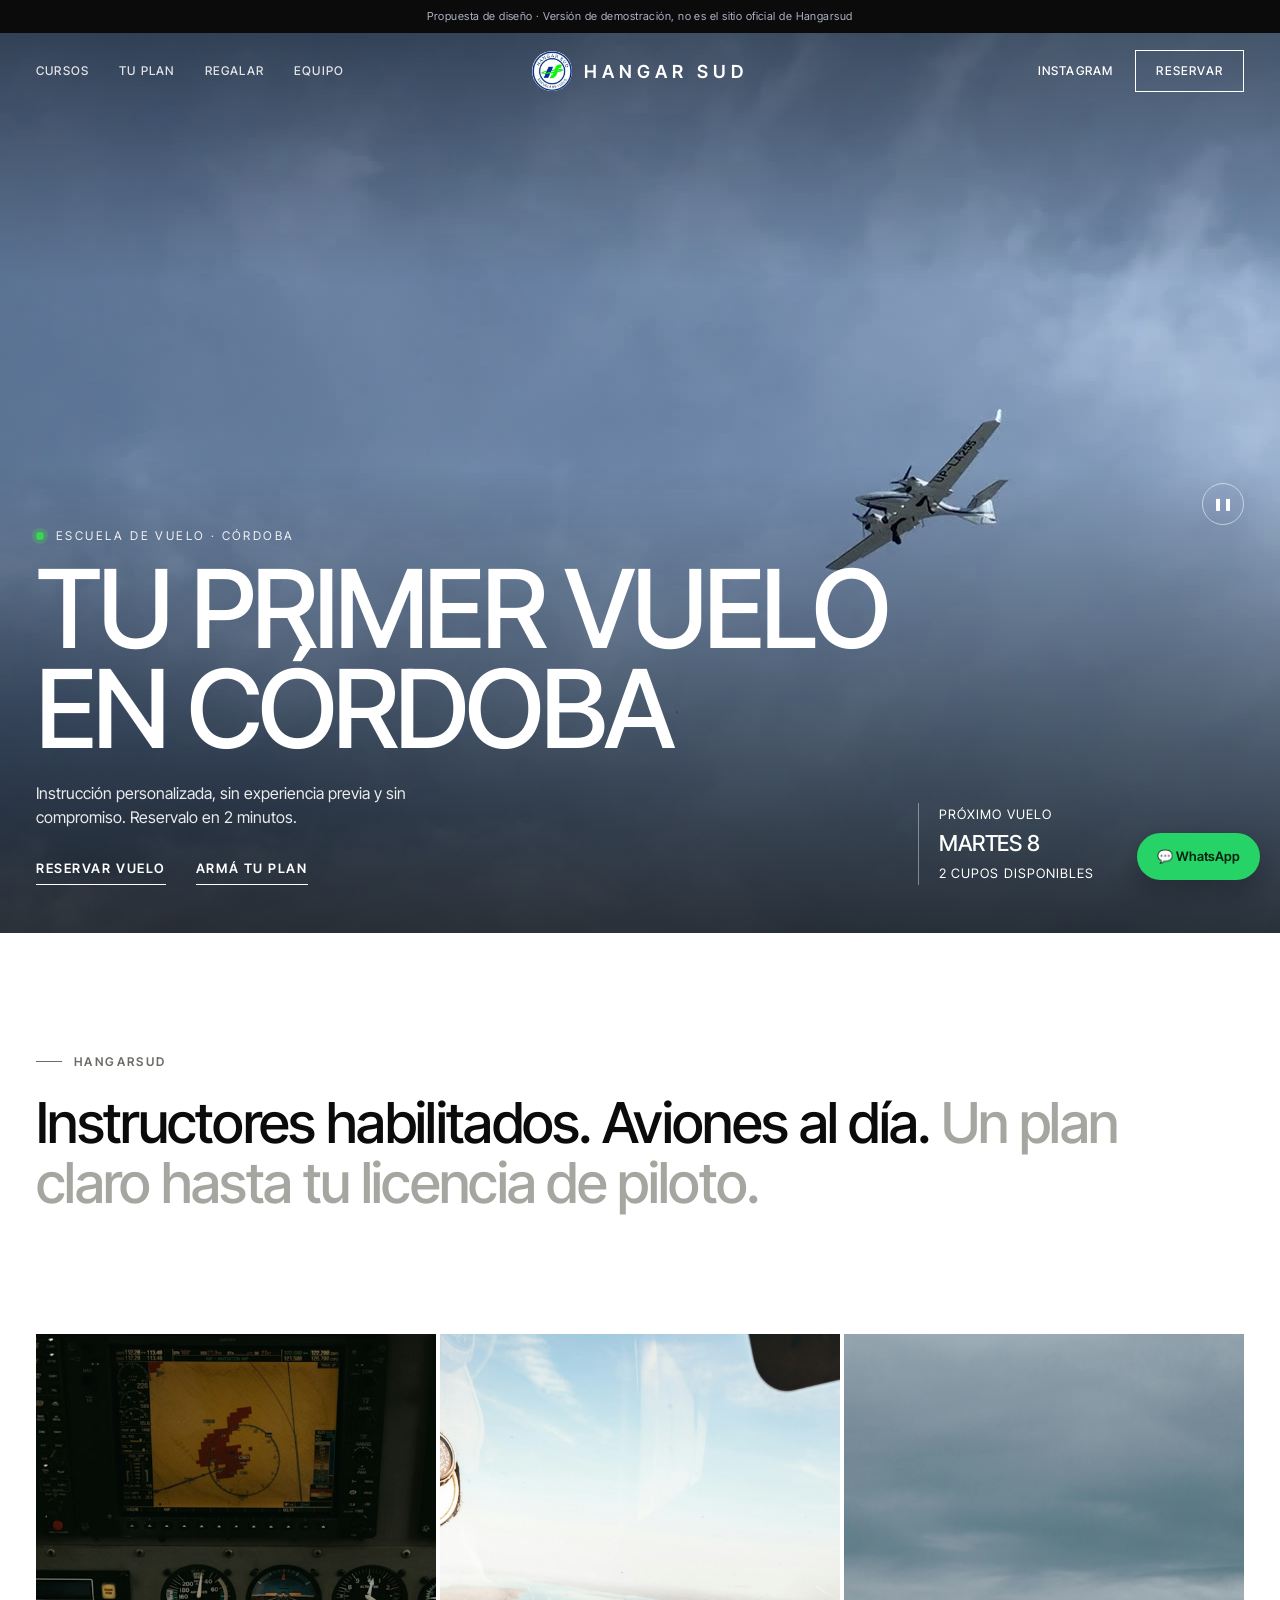
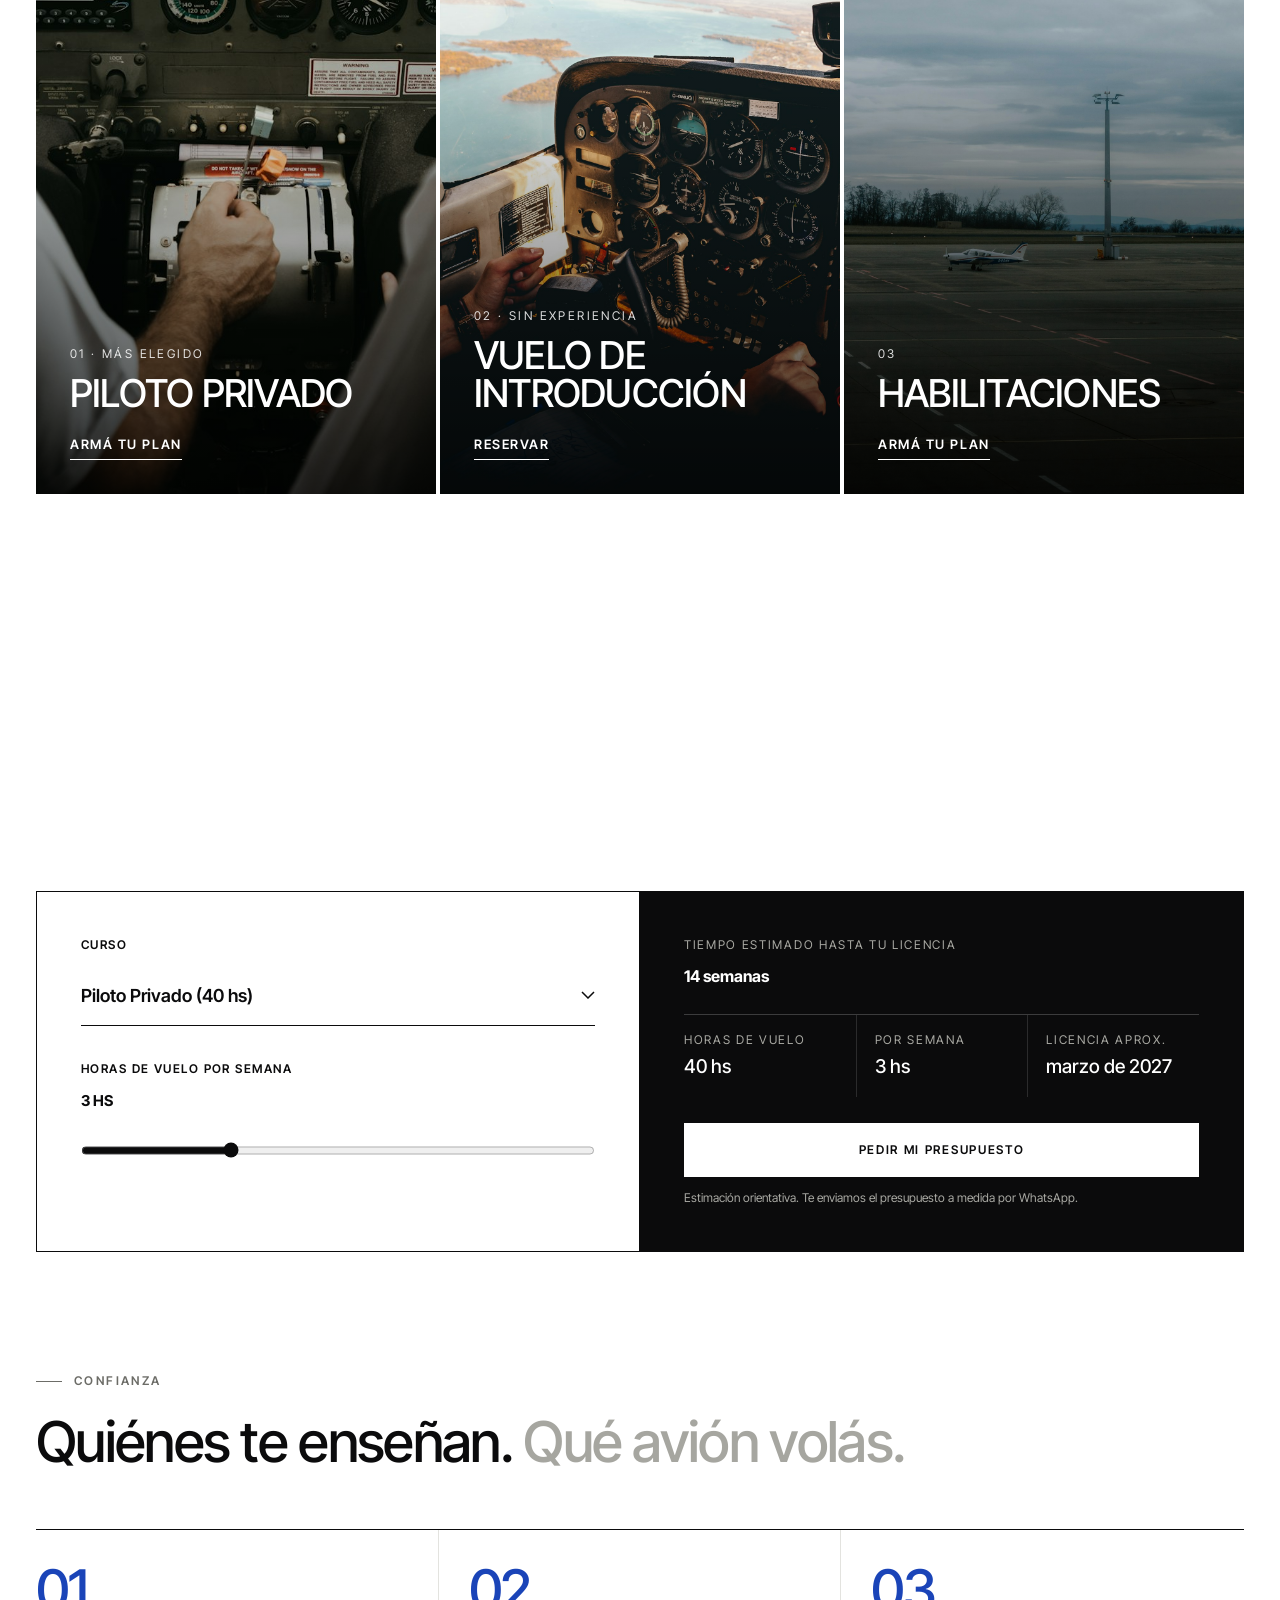
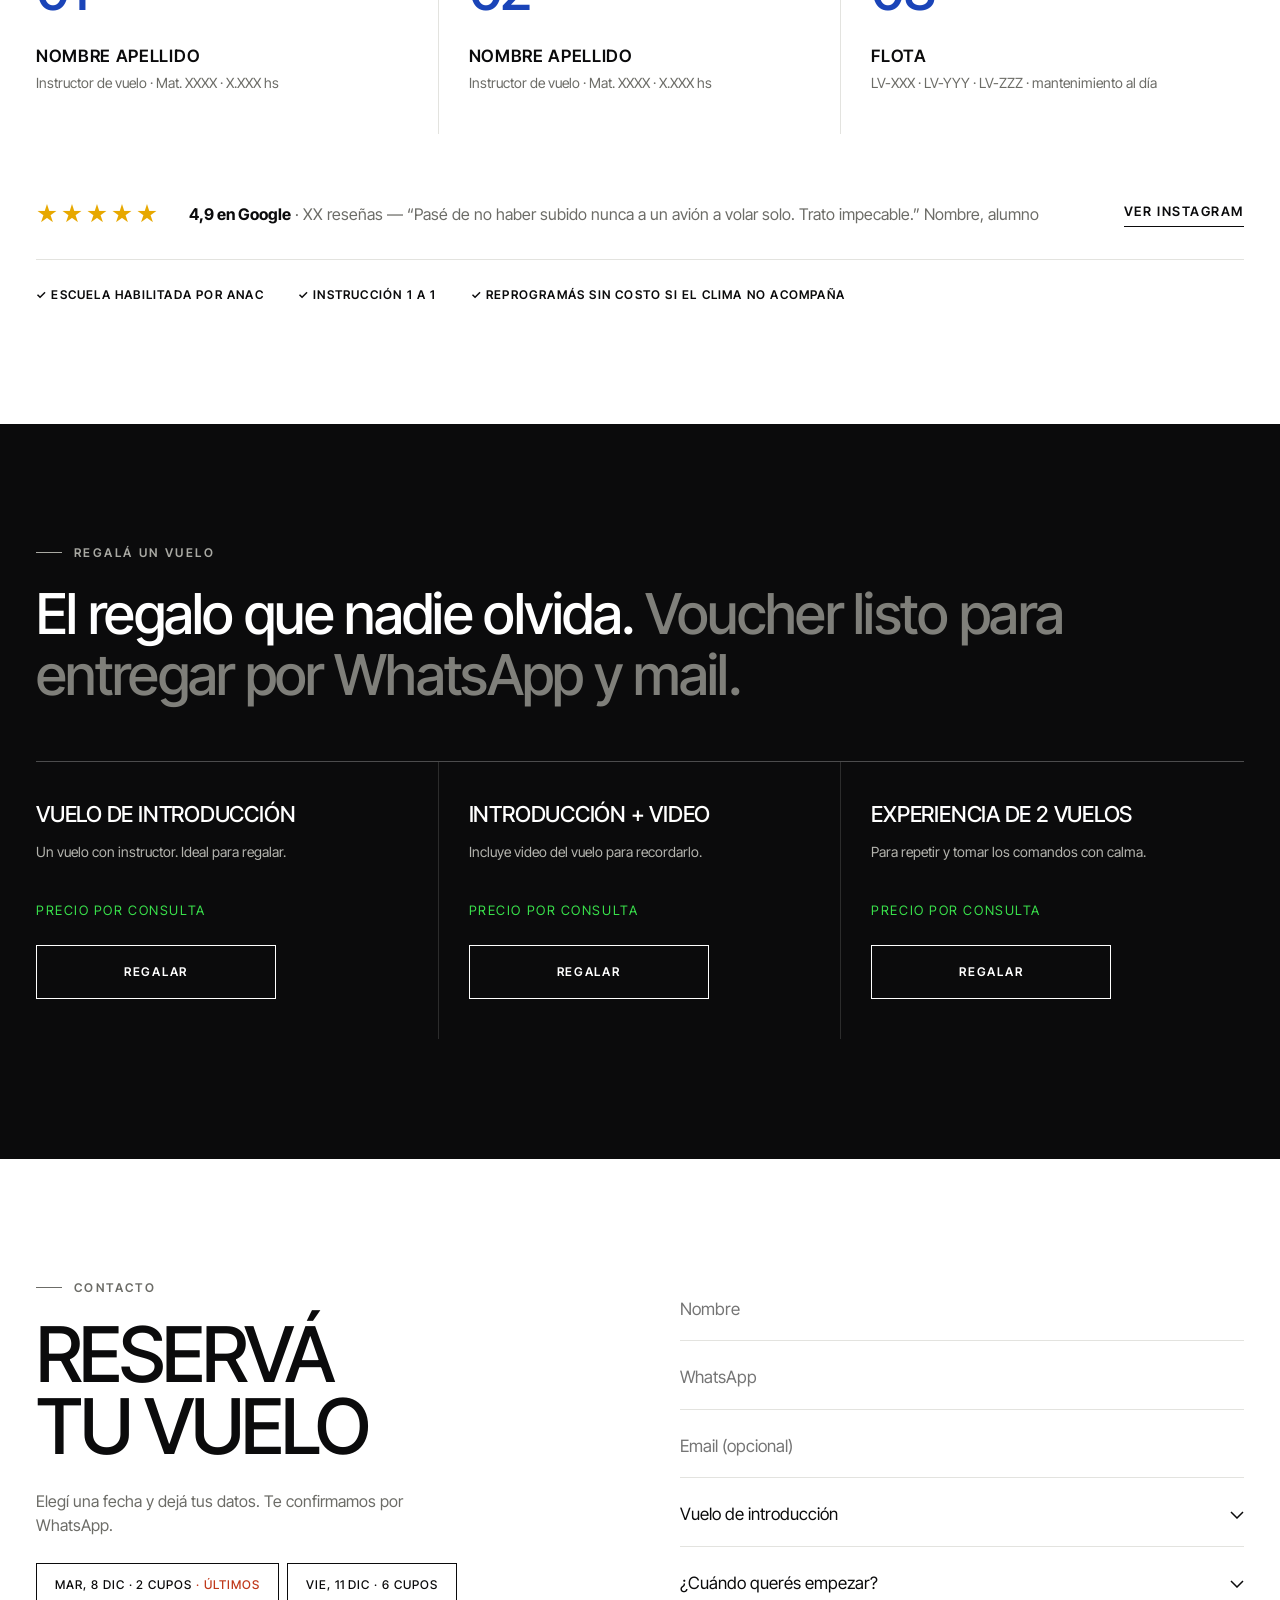
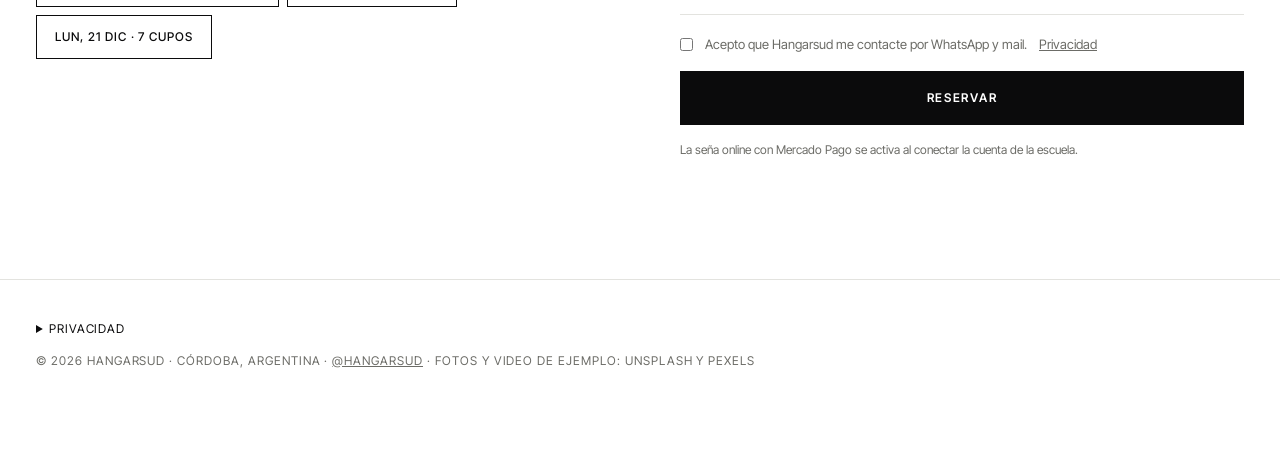
==== index.html @ 74082e3e "Propuesta de web y panel para Hangarsud (demo) Landing con video en loop, calculadora de plan sin pr" ====
<!doctype html>
<html lang="es">
<head>
<meta charset="utf-8">
<meta name="viewport" content="width=device-width,initial-scale=1">
<title>Hangarsud | Escuela de Vuelo en Córdoba · Curso de Piloto Privado</title>
<meta name="description" content="Escuela de vuelo en Córdoba, Argentina. Vuelo de introducción, curso de piloto privado y habilitaciones. Armá tu plan y reservá en 2 minutos.">
<meta property="og:title" content="Hangarsud · Escuela de Vuelo en Córdoba">
<meta property="og:description" content="Tu primer vuelo en Córdoba. Armá tu plan y reservá en 2 minutos.">
<meta property="og:type" content="website"><meta property="og:image" content="video/avioneta-poster.jpg">
<script type="application/ld+json">{"@context":"https://schema.org","@type":"EducationalOrganization","name":"Hangar Sud Escuela de Vuelo","description":"Escuela de vuelo: piloto privado, habilitaciones y vuelos de introducción.","address":{"@type":"PostalAddress","addressLocality":"Córdoba","addressCountry":"AR"},"sameAs":["https://www.instagram.com/hangarsud/"]}</script>
<link rel="preconnect" href="https://fonts.googleapis.com"><link rel="preconnect" href="https://fonts.gstatic.com" crossorigin>
<link href="https://fonts.googleapis.com/css2?family=Inter+Tight:wght@400;500;600&display=swap" rel="stylesheet">
<link rel="stylesheet" href="landing.css">
</head>
<body>
<div class="demo">Propuesta de diseño · Versión de demostración, no es el sitio oficial de Hangarsud</div>

<header class="bar" id="bar">
  <nav><a href="#cursos">Cursos</a><a href="#plan">Tu plan</a><a href="#regalo">Regalar</a><a href="#equipo">Equipo</a></nav>
  <a href="#" class="brand"><img src="logo.jpg" alt="">Hangar Sud</a>
  <div class="r"><a href="https://www.instagram.com/hangarsud/" target="_blank" rel="noopener" class="ig">Instagram</a><a href="#contacto" class="b">Reservar</a></div>
</header>

<section class="hero">
  <video id="hv" autoplay muted loop playsinline preload="auto" poster="video/avioneta-poster.jpg" aria-hidden="true"><source src="video/avioneta.mp4" type="video/mp4"></video>
  <div class="hc">
    <div>
      <small>Escuela de vuelo · Córdoba</small>
      <h1>Tu primer vuelo<br>en Córdoba</h1>
      <p>Instrucción personalizada, sin experiencia previa y sin compromiso. Reservalo en 2 minutos.</p>
      <a href="#contacto" class="ln">Reservar vuelo</a><a href="#plan" class="ln">Armá tu plan</a>
    </div>
    <div class="nextf">Próximo vuelo<b id="nx">—</b><span id="nxc"></span></div>
  </div>
  <button class="pp" id="pp" aria-label="Pausar video">❚❚</button>
</section>

<section class="sec"><div class="in">
  <div class="lbl rv">Hangarsud</div>
  <p class="statement rv">Instructores habilitados. Aviones al día. <span>Un plan claro hasta tu licencia de piloto.</span></p>
</div></section>

<section class="sec" id="cursos" style="padding-top:0"><div class="in" style="max-width:none;padding:0">
  <div class="cs">
    <a href="#plan" class="cp rv" data-curso="privado"><img src="fotos/pilotos.jpg" alt="Pilotos en cabina" loading="lazy"><div><small>01 · Más elegido</small><h3>Piloto Privado</h3><span class="ln" style="margin:0">Armá tu plan</span></div></a>
    <a href="#contacto" class="cp rv" data-int="Vuelo de introducción"><img src="fotos/manos-yoke.jpg" alt="Cabina de avioneta en vuelo" loading="lazy"><div><small>02 · Sin experiencia</small><h3>Vuelo de introducción</h3><span class="ln" style="margin:0">Reservar</span></div></a>
    <a href="#plan" class="cp rv" data-curso="instr"><img src="fotos/avion-pista.jpg" alt="Avioneta en la pista" loading="lazy" style="object-position:50% 84%"><div><small>03</small><h3>Habilitaciones</h3><span class="ln" style="margin:0">Armá tu plan</span></div></a>
  </div>
</div></section>

<section class="sec" id="plan"><div class="in">
  <div class="lbl rv">Calculadora</div>
  <p class="statement rv" style="margin-bottom:56px">Armá tu plan <span>en 30 segundos.</span></p>
  <div class="calc rv">
    <div class="ctrl">
      <label>Curso<select id="cCurso"></select></label>
      <label>Horas de vuelo por semana <b id="cHsV">3</b><input id="cHs" type="range" min="1" max="8" value="3"></label>
    </div>
    <div class="out">
      <div><small>Tiempo estimado hasta tu licencia</small><b id="oTot">—</b></div>
      <div class="oi"><div><small>Horas de vuelo</small><strong id="oCuota">—</strong></div><div><small>Por semana</small><strong id="oSem">—</strong></div><div><small>Licencia aprox.</small><strong id="oFin">—</strong></div></div>
      <div><button class="btn" id="cGo">Pedir mi presupuesto</button><p class="fine" style="margin-top:12px">Estimación orientativa. Te enviamos el presupuesto a medida por WhatsApp.</p></div>
    </div>
  </div>
</div></section>

<section class="sec" id="equipo" style="padding-top:0"><div class="in">
  <div class="lbl rv">Confianza</div>
  <p class="statement rv" style="margin-bottom:56px">Quiénes te enseñan. <span>Qué avión volás.</span></p>
  <div class="tg rv">
    <div><div class="ini">01</div><b>Nombre Apellido</b><small>Instructor de vuelo · Mat. XXXX · X.XXX hs</small></div>
    <div><div class="ini">02</div><b>Nombre Apellido</b><small>Instructor de vuelo · Mat. XXXX · X.XXX hs</small></div>
    <div><div class="ini">03</div><b>Flota</b><small>LV-XXX · LV-YYY · LV-ZZZ · mantenimiento al día</small></div>
  </div>
  <div class="rv2 rv" style="margin-top:36px"><div class="st">★★★★★</div><p><b>4,9 en Google</b> · XX reseñas — “Pasé de no haber subido nunca a un avión a volar solo. Trato impecable.” Nombre, alumno</p><a class="ln" style="margin:0;border-color:var(--k)" href="https://www.instagram.com/hangarsud/" target="_blank" rel="noopener">Ver Instagram</a></div>
  <div class="tr rv"><span>✓ Escuela habilitada por ANAC</span><span>✓ Instrucción 1 a 1</span><span>✓ Reprogramás sin costo si el clima no acompaña</span></div>
</div></section>

<section class="sec gift" id="regalo"><div class="in">
  <div class="lbl rv">Regalá un vuelo</div>
  <p class="statement rv">El regalo que nadie olvida. <span>Voucher listo para entregar por WhatsApp y mail.</span></p>
  <div class="vg rv" id="vouchers"></div>
</div></section>

<section class="sec" id="contacto"><div class="in ct">
  <div class="rv"><div class="lbl">Contacto</div><h2>Reservá<br>tu vuelo</h2><p class="m">Elegí una fecha y dejá tus datos. Te confirmamos por WhatsApp.</p>
    <div class="chosen" id="plSel"></div><div class="dates" id="dates"></div></div>
  <form id="lead" class="rv">
    <input name="nombre" placeholder="Nombre" required autocomplete="name">
    <input name="tel" type="tel" placeholder="WhatsApp" required autocomplete="tel">
    <input name="email" type="email" placeholder="Email (opcional)" autocomplete="email">
    <select name="interes" id="fInt"><option>Vuelo de introducción</option><option>Piloto Privado</option><option>Habilitaciones</option><option>Voucher regalo</option></select>
    <select name="inicio"><option value="">¿Cuándo querés empezar?</option><option>Lo antes posible</option><option>Este mes</option><option>En 1 a 3 meses</option><option>Solo averiguando</option></select>
    <label class="chk"><input type="checkbox" name="ok" required> Acepto que Hangarsud me contacte por WhatsApp y mail. <a href="#priv" style="text-decoration:underline">Privacidad</a></label>
    <button class="btn" type="submit">Reservar</button>
    <div id="ok">Listo. Te escribimos en breve.</div>
    <p class="fine">La seña online con Mercado Pago se activa al conectar la cuenta de la escuela.</p>
  </form>
</div></section>

<footer><div class="in">
  <details id="priv"><summary>Privacidad</summary><p>Usamos tus datos solo para responder tu consulta y coordinar tu vuelo. No se venden ni se ceden. Podés pedir acceso, corrección o eliminación escribiendo a la escuela (Ley 25.326 de Protección de Datos Personales). <i>Texto base: validar con asesor legal.</i></p></details>
  <div>© <span id="y"></span> Hangarsud · Córdoba, Argentina · <a href="https://www.instagram.com/hangarsud/" target="_blank" rel="noopener" style="text-decoration:underline">@hangarsud</a> · Fotos y video de ejemplo: Unsplash y Pexels</div>
</div></footer>
<a class="fab" id="wa" href="#" aria-label="WhatsApp">💬 WhatsApp</a>

<script src="app.js"></script>
<script>
const $=id=>document.getElementById(id);
$('y').textContent=new Date().getFullYear();
$('wa').href=`https://wa.me/${CFG.wa}?text=${encodeURIComponent('Hola Hangarsud! Quiero info sobre cursos de piloto.')}`;

// barra: transparente sobre el video, sólida al bajar
const bar=$('bar');const onS=()=>bar.classList.toggle('solid',scrollY>window.innerHeight*.8);onS();addEventListener('scroll',onS,{passive:true});
// video: pausa manual y respeto de "reducir movimiento"
const hv=$('hv'),pp=$('pp');
if(matchMedia('(prefers-reduced-motion:reduce)').matches){hv.removeAttribute('autoplay');hv.pause();pp.textContent='▶';pp.setAttribute('aria-label','Reproducir video')}
pp.onclick=()=>{if(hv.paused){hv.play();pp.textContent='❚❚'}else{hv.pause();pp.textContent='▶'}};
hv.play&&hv.play().catch(()=>{pp.textContent='▶'});

// agenda
const SL=getSlots();let pick=-1;
const open=SL.map((s,i)=>({s,i})).filter(o=>o.s.cupos>o.s.anotados);
if(open[0]){const l=open[0].s.cupos-open[0].s.anotados;$('nx').textContent=new Date(open[0].s.fecha).toLocaleDateString('es-AR',{weekday:'long',day:'numeric'});$('nxc').textContent=l+' cupos disponibles'}
$('dates').innerHTML=open.slice(0,3).map(o=>{const l=o.s.cupos-o.s.anotados;return `<button type="button" class="dchip ${l<=2?'few':''}" data-i="${o.i}">${new Date(o.s.fecha).toLocaleDateString('es-AR',{weekday:'short',day:'numeric',month:'short'})} · ${l} cupos</button>`}).join('');
$('dates').onclick=e=>{const b=e.target.closest('.dchip');if(!b)return;pick=+b.dataset.i;document.querySelectorAll('.dchip').forEach(x=>x.classList.toggle('sel',x===b))};

// calculadora (sin precios: tiempo y horas; el presupuesto va por WhatsApp)
$('cCurso').innerHTML=Object.entries(CFG.cursos).map(([k,c])=>`<option value="${k}">${c.n} (${c.horas} hs)</option>`).join('');
let plan=null;
function calc(){const p=plan=calcPlan($('cCurso').value,+$('cHs').value,1);$('cHsV').textContent=$('cHs').value+' hs';
 $('oTot').textContent=p.semanas+' semanas';$('oCuota').textContent=p.horas+' hs';
 $('oSem').textContent=$('cHs').value+' hs';$('oFin').textContent=p.fin.toLocaleDateString('es-AR',{month:'long',year:'numeric'})}
$('cCurso').onchange=calc;$('cHs').oninput=calc;calc();
$('cGo').onclick=()=>{const p=plan;$('fInt').value=p.curso.includes('Privado')?'Piloto Privado':'Habilitaciones';delete $('plSel').dataset.v;
 $('plSel').textContent=`Tu plan: ${p.curso} · ${p.horas} hs de vuelo · ~${p.semanas} semanas`;$('plSel').style.display='block';
 $('contacto').scrollIntoView({behavior:'smooth'})};
document.querySelectorAll('[data-curso]').forEach(a=>a.addEventListener('click',()=>{$('cCurso').value=a.dataset.curso;calc()}));
document.querySelectorAll('[data-int]').forEach(a=>a.addEventListener('click',()=>{$('fInt').value=a.dataset.int}));

// vouchers
$('vouchers').innerHTML=CFG.vouchers.map(v=>`<div class="vc"><b>${v.n}</b><p>${v.d}</p><div class="vp">${v.m==null?'Precio por consulta':money(v.m)}</div><button class="btn" data-v="${v.id}">Regalar</button></div>`).join('');
$('vouchers').onclick=e=>{const b=e.target.closest('[data-v]');if(!b)return;const v=CFG.vouchers.find(x=>x.id===b.dataset.v);
 $('fInt').value='Voucher regalo';$('plSel').textContent=`Voucher regalo: ${v.n}`;$('plSel').style.display='block';$('plSel').dataset.v=v.n+'|'+(v.m??'');$('contacto').scrollIntoView({behavior:'smooth'})};

// envío
$('lead').addEventListener('submit',e=>{
 e.preventDefault();const d=Object.fromEntries(new FormData(e.target));
 const v=$('plSel').dataset.v&&d.interes==='Voucher regalo'?$('plSel').dataset.v.split('|'):null;
 const slot=pick>=0?SL[pick]:null;
 const lead={nombre:d.nombre,tel:d.tel,email:d.email||'',interes:v?`Voucher regalo — ${v[0]}`:d.interes,inicio:d.inicio||'Solo averiguando',
  plan:plan&&d.interes!=='Vuelo de introducción'&&!v&&d.interes!=='Voucher regalo'?`${plan.curso} · ${plan.horas} hs · ~${plan.semanas} semanas`:'',slot:slot?slot.fecha:'',
  tipo:v?'voucher':slot?'reserva':'consulta',monto:v&&v[1]?+v[1]:slot?CFG.intro:null,origen:origenActual(),estado:slot?'agendado':'nuevo',fecha:new Date().toISOString()};
 addLead(lead);if(slot)bookSlot(pick);
 // En producción: acá se dispara el webhook (n8n/Make) → WhatsApp + email automáticos + aviso al dueño
 $('ok').style.display='block';e.target.reset();
 setTimeout(()=>window.open(`https://wa.me/${CFG.wa}?text=${encodeURIComponent('Hola! Soy '+d.nombre+'. Me interesa: '+lead.interes+(lead.plan?' ('+lead.plan+')':'')+(slot?'. Reservé el '+fmt(slot.fecha):''))}`,'_blank'),900);
});
const io=new IntersectionObserver(es=>es.forEach(x=>{if(x.isIntersecting){x.target.classList.add('in2');io.unobserve(x.target)}}),{threshold:.1});
document.querySelectorAll('.rv').forEach(el=>io.observe(el));
</script>
</body>
</html>
---- landing.css ----
/* Hangarsud · landing editorial (video a pantalla completa, tipografía mínima, mucho aire) */
:root{--k:#0b0b0c;--w:#fff;--g:#f3f3f1;--line:#e3e3df;--mut:#6c6c67;--blue:#1a44b8;--gr:#39e04b;--f:'Inter Tight','Inter',system-ui,-apple-system,sans-serif}
*{box-sizing:border-box;margin:0;padding:0}
html{scroll-behavior:smooth}
body{font-family:var(--f);background:var(--w);color:var(--k);line-height:1.5;-webkit-font-smoothing:antialiased}
a{color:inherit;text-decoration:none}
img{display:block;max-width:100%}
.up{text-transform:uppercase;letter-spacing:.06em}
.demo{background:var(--k);color:#aeb4c4;text-align:center;font-size:11px;padding:8px 14px;letter-spacing:.04em;position:relative;z-index:60}

/* barra superior: transparente sobre el video */
.bar{position:fixed;top:30px;left:0;right:0;z-index:50;display:grid;grid-template-columns:1fr auto 1fr;align-items:center;padding:20px 36px;color:#fff;transition:.35s}
.bar.solid{top:0;background:#fffffff2;color:var(--k);backdrop-filter:blur(10px);border-bottom:1px solid var(--line);padding:14px 36px}
.bar nav{display:flex;gap:30px;font-size:12px;font-weight:500;text-transform:uppercase;letter-spacing:.1em}
.bar nav a{opacity:.85;transition:.2s}.bar nav a:hover{opacity:1;text-decoration:underline;text-underline-offset:6px}
.brand{display:flex;align-items:center;gap:12px;font-weight:600;font-size:18px;letter-spacing:.28em;text-transform:uppercase;justify-self:center}
.brand img{width:40px;height:40px;border-radius:50%}
.bar .r{justify-self:end;display:flex;gap:22px;align-items:center;font-size:12px;font-weight:500;text-transform:uppercase;letter-spacing:.1em}
.bar .r a.b{border:1px solid currentColor;padding:11px 20px;transition:.2s}.bar .r a.b:hover{background:#fff;color:var(--k)}
.bar.solid .r a.b:hover{background:var(--k);color:#fff}

/* hero con video */
.hero{position:relative;height:100svh;min-height:600px;background:#0b1c3a;color:#fff;overflow:hidden}
.hero video,.hero .ph{position:absolute;inset:0;width:100%;height:100%;object-fit:cover}
.hero::after{content:'';position:absolute;inset:0;background:linear-gradient(180deg,#00000066 0%,#00000000 28%,#00000000 48%,#000000b3 100%)}
.hc{position:absolute;left:36px;right:36px;bottom:48px;z-index:2;display:flex;justify-content:space-between;align-items:flex-end;gap:30px;flex-wrap:wrap}
.hc small{font-size:12px;letter-spacing:.2em;text-transform:uppercase;opacity:.9;display:flex;align-items:center;gap:12px}
.hc small::before{content:'';width:8px;height:8px;border-radius:50%;background:var(--gr);box-shadow:0 0 0 4px #39e04b44}
.hc h1{font-size:clamp(40px,8.5vw,124px);font-weight:500;line-height:.92;letter-spacing:-.035em;text-transform:uppercase;margin:14px 0 22px;max-width:1000px}
.hc p{font-size:16px;max-width:430px;opacity:.9;margin-bottom:26px}
.ln{display:inline-block;font-size:13px;font-weight:600;text-transform:uppercase;letter-spacing:.12em;border-bottom:1.5px solid #fff;padding-bottom:5px;margin-right:30px;transition:.2s}
.ln:hover{color:var(--gr);border-color:var(--gr)}
.nextf{border-left:1px solid #ffffff66;padding-left:20px;font-size:13px;text-transform:uppercase;letter-spacing:.08em;line-height:1.7}
.nextf b{display:block;font-size:22px;font-weight:500;letter-spacing:-.01em}
.pp{position:absolute;right:36px;top:50%;z-index:3;width:42px;height:42px;border:1px solid #ffffff88;border-radius:50%;background:transparent;color:#fff;cursor:pointer;font-size:12px;display:grid;place-items:center;transition:.2s}
.pp:hover{background:#fff;color:var(--k)}

/* secciones */
.sec{padding:120px 36px}
.in{max-width:1240px;margin:0 auto}
.lbl{font-size:12px;font-weight:600;letter-spacing:.2em;text-transform:uppercase;color:var(--mut);margin-bottom:22px;display:flex;align-items:center;gap:12px}
.lbl::before{content:'';width:26px;height:1px;background:currentColor}
.statement{font-size:clamp(28px,4.4vw,60px);font-weight:500;letter-spacing:-.03em;line-height:1.08;max-width:1100px}
.statement span{color:#a6a6a0}

/* cursos: paneles a sangre */
.cs{display:grid;grid-template-columns:repeat(3,1fr);gap:4px}
.cp{position:relative;height:min(86vh,760px);overflow:hidden;color:#fff;display:flex;align-items:flex-end;padding:34px}
.cp img{position:absolute;inset:0;width:100%;height:100%;object-fit:cover;transition:transform 1.2s cubic-bezier(.2,.7,.2,1)}
.cp:hover img{transform:scale(1.05)}
.cp::after{content:'';position:absolute;inset:0;background:linear-gradient(180deg,#0000 40%,#000000b8 100%)}
.cp>div{position:relative;z-index:1}
.cp small{font-size:12px;letter-spacing:.2em;text-transform:uppercase;opacity:.85}
.cp h3{font-size:clamp(26px,3vw,40px);font-weight:500;letter-spacing:-.02em;text-transform:uppercase;line-height:1;margin:10px 0 18px}

/* calculadora */
.calc{display:grid;grid-template-columns:1fr 1fr;border:1px solid var(--k)}
.ctrl{padding:44px;display:grid;gap:34px;align-content:start;border-right:1px solid var(--k)}
.ctrl label{display:grid;gap:12px;font-size:12px;font-weight:600;letter-spacing:.12em;text-transform:uppercase}
.ctrl label b{font-size:15px;letter-spacing:0}
.ctrl select{width:100%;padding:16px 0;border:0;border-bottom:1px solid var(--k);background:transparent;font:inherit;font-size:18px;color:var(--k);border-radius:0;appearance:none;background:url("data:image/svg+xml,%3Csvg xmlns='http://www.w3.org/2000/svg' width='14' height='8'%3E%3Cpath d='M1 1l6 6 6-6' fill='none' stroke='%230b0b0c' stroke-width='1.5'/%3E%3C/svg%3E") right center no-repeat}
.ctrl input[type=range]{width:100%;accent-color:var(--k)}
.out{padding:44px;background:var(--k);color:#fff;display:flex;flex-direction:column;justify-content:space-between;gap:26px}
.out small{font-size:12px;letter-spacing:.14em;text-transform:uppercase;color:#a9a9a3}
.out>b{display:block;font-size:clamp(44px,6vw,84px);font-weight:500;letter-spacing:-.04em;line-height:1;text-transform:uppercase}
.oi{display:grid;grid-template-columns:repeat(3,1fr);border-top:1px solid #ffffff33}
.oi div{padding:16px 0}.oi div+div{padding-left:18px;border-left:1px solid #ffffff22}
.oi strong{display:block;font-size:19px;font-weight:500;margin-top:4px}
.fine{font-size:12px;color:#a9a9a3}
.btn{display:inline-flex;justify-content:center;align-items:center;gap:10px;padding:17px 30px;border:1px solid var(--k);background:var(--k);color:#fff;font:inherit;font-size:12px;font-weight:600;text-transform:uppercase;letter-spacing:.14em;cursor:pointer;transition:.25s;width:100%}
.btn:hover{background:var(--blue);border-color:var(--blue)}
.out .btn{background:#fff;color:var(--k);border-color:#fff}.out .btn:hover{background:var(--gr);border-color:var(--gr)}

/* equipo */
.tg{display:grid;grid-template-columns:repeat(3,1fr);border-top:1px solid var(--k)}
.tg>div{padding:32px 30px 40px 0;border-right:1px solid var(--line)}.tg>div+div{padding-left:30px}.tg>div:last-child{border:0}
.tg .ini{font-size:56px;font-weight:500;letter-spacing:-.04em;line-height:1;margin-bottom:26px;color:var(--blue)}
.tg b{display:block;font-size:17px;font-weight:600;text-transform:uppercase;letter-spacing:.04em}.tg small{color:var(--mut);font-size:14px}
.rv2{display:flex;gap:28px;flex-wrap:wrap;align-items:center;padding:28px 0;border-bottom:1px solid var(--line);margin-bottom:26px}
.rv2 .st{color:#e7a800;font-size:22px;letter-spacing:3px}.rv2 p{flex:1;min-width:240px;color:var(--mut)}.rv2 p b{color:var(--k)}
.tr{display:flex;gap:10px 34px;flex-wrap:wrap;font-size:12px;font-weight:600;text-transform:uppercase;letter-spacing:.1em}

/* regalo */
.gift{background:var(--k);color:#fff}
.gift .lbl{color:#a9a9a3}
.gift .statement span{color:#7f7f7a}
.vg{display:grid;grid-template-columns:repeat(3,1fr);border-top:1px solid #ffffff44;margin-top:56px}
.vc{padding:36px 30px 40px 0;border-right:1px solid #ffffff22;display:grid;gap:10px;align-content:start}.vc+.vc{padding-left:30px}.vc:last-child{border:0}
.vc b{font-size:22px;font-weight:500;text-transform:uppercase;letter-spacing:-.01em}.vc p{color:#b5b5af;font-size:14px;min-height:44px}
.vp{font-size:13px;letter-spacing:.12em;text-transform:uppercase;color:var(--gr);margin:6px 0 14px}
.gift .btn{background:transparent;border-color:#fff;max-width:240px}.gift .btn:hover{background:#fff;color:var(--k);border-color:#fff}

/* contacto */
.ct{display:grid;grid-template-columns:1fr 1fr;gap:80px;align-items:start}
.ct h2{font-size:clamp(40px,6vw,88px);font-weight:500;letter-spacing:-.04em;line-height:.94;text-transform:uppercase;margin-bottom:26px}
.ct .m{color:var(--mut);max-width:380px;margin-bottom:26px}
.chosen{display:none;border-left:3px solid var(--gr);background:var(--g);padding:14px 18px;margin-bottom:22px;font-size:14px}
.dates{display:flex;flex-wrap:wrap;gap:8px}
.dchip{border:1px solid var(--k);padding:12px 18px;font:inherit;font-size:12px;font-weight:500;text-transform:uppercase;letter-spacing:.08em;background:transparent;color:var(--k);cursor:pointer;transition:.2s}
.dchip:hover{background:var(--g)}.dchip.sel{background:var(--k);color:#fff}.dchip.few::after{content:' · últimos';color:#c0391b}.dchip.sel.few::after{color:var(--gr)}
form{display:grid;gap:6px}
input,select,textarea{width:100%;padding:18px 0;border:0;border-bottom:1px solid var(--line);background:transparent;font:inherit;font-size:17px;color:var(--k);border-radius:0}
input:focus,select:focus{outline:0;border-bottom-color:var(--k)}
form select{appearance:none;background:url("data:image/svg+xml,%3Csvg xmlns='http://www.w3.org/2000/svg' width='14' height='8'%3E%3Cpath d='M1 1l6 6 6-6' fill='none' stroke='%230b0b0c' stroke-width='1.5'/%3E%3C/svg%3E") right center no-repeat}
.chk{display:flex;gap:12px;align-items:flex-start;font-size:13px;color:var(--mut);margin:14px 0 10px}.chk input{width:auto;margin-top:3px;accent-color:var(--k)}
#ok{display:none;font-weight:600;color:#17794a;margin-top:12px}
form .fine{color:var(--mut);margin-top:10px}

footer{border-top:1px solid var(--line);padding:40px 36px 100px;font-size:12px;text-transform:uppercase;letter-spacing:.08em;color:var(--mut)}
footer .in{display:flex;flex-direction:column;gap:14px}
footer details p{text-transform:none;letter-spacing:0;font-size:13px;max-width:640px;margin-top:8px}footer summary{cursor:pointer;color:var(--k)}
.fab{position:fixed;right:20px;bottom:20px;z-index:55;display:flex;align-items:center;gap:10px;padding:14px 20px;background:#25d366;color:#04230f;font-weight:600;font-size:13px;border-radius:99px;box-shadow:0 10px 30px #0004}
.rv{opacity:0;transform:translateY(30px);transition:opacity 1s,transform 1s}.rv.in2{opacity:1;transform:none}

@media(max-width:900px){
 .bar{grid-template-columns:auto 1fr;padding:14px 18px}.bar nav{display:none}.brand{justify-self:start;font-size:15px;letter-spacing:.2em}.bar .r{gap:0}
 .sec{padding:80px 20px}.hc{left:20px;right:20px;bottom:30px}.pp{right:20px;top:auto;bottom:30px}.nextf{display:none}
 .cs,.calc,.tg,.vg,.ct{grid-template-columns:1fr}.cp{height:62vh}.ctrl{border-right:0;border-bottom:1px solid var(--k);padding:28px}.out{padding:28px}
 .tg>div,.vc{border-right:0;border-bottom:1px solid var(--line);padding:26px 0}.tg>div+div,.vc+.vc{padding-left:0}.vc{border-color:#ffffff22}
 .ct{gap:44px}footer{padding:34px 20px 100px}
}
@media(prefers-reduced-motion:reduce){.rv{opacity:1;transform:none;transition:none}.cp img{transition:none}}
.nextf{margin-right:150px}
@media(max-width:900px){.nextf{margin-right:0}}
.out small{display:block;margin-bottom:10px}.oi small{margin-bottom:0}
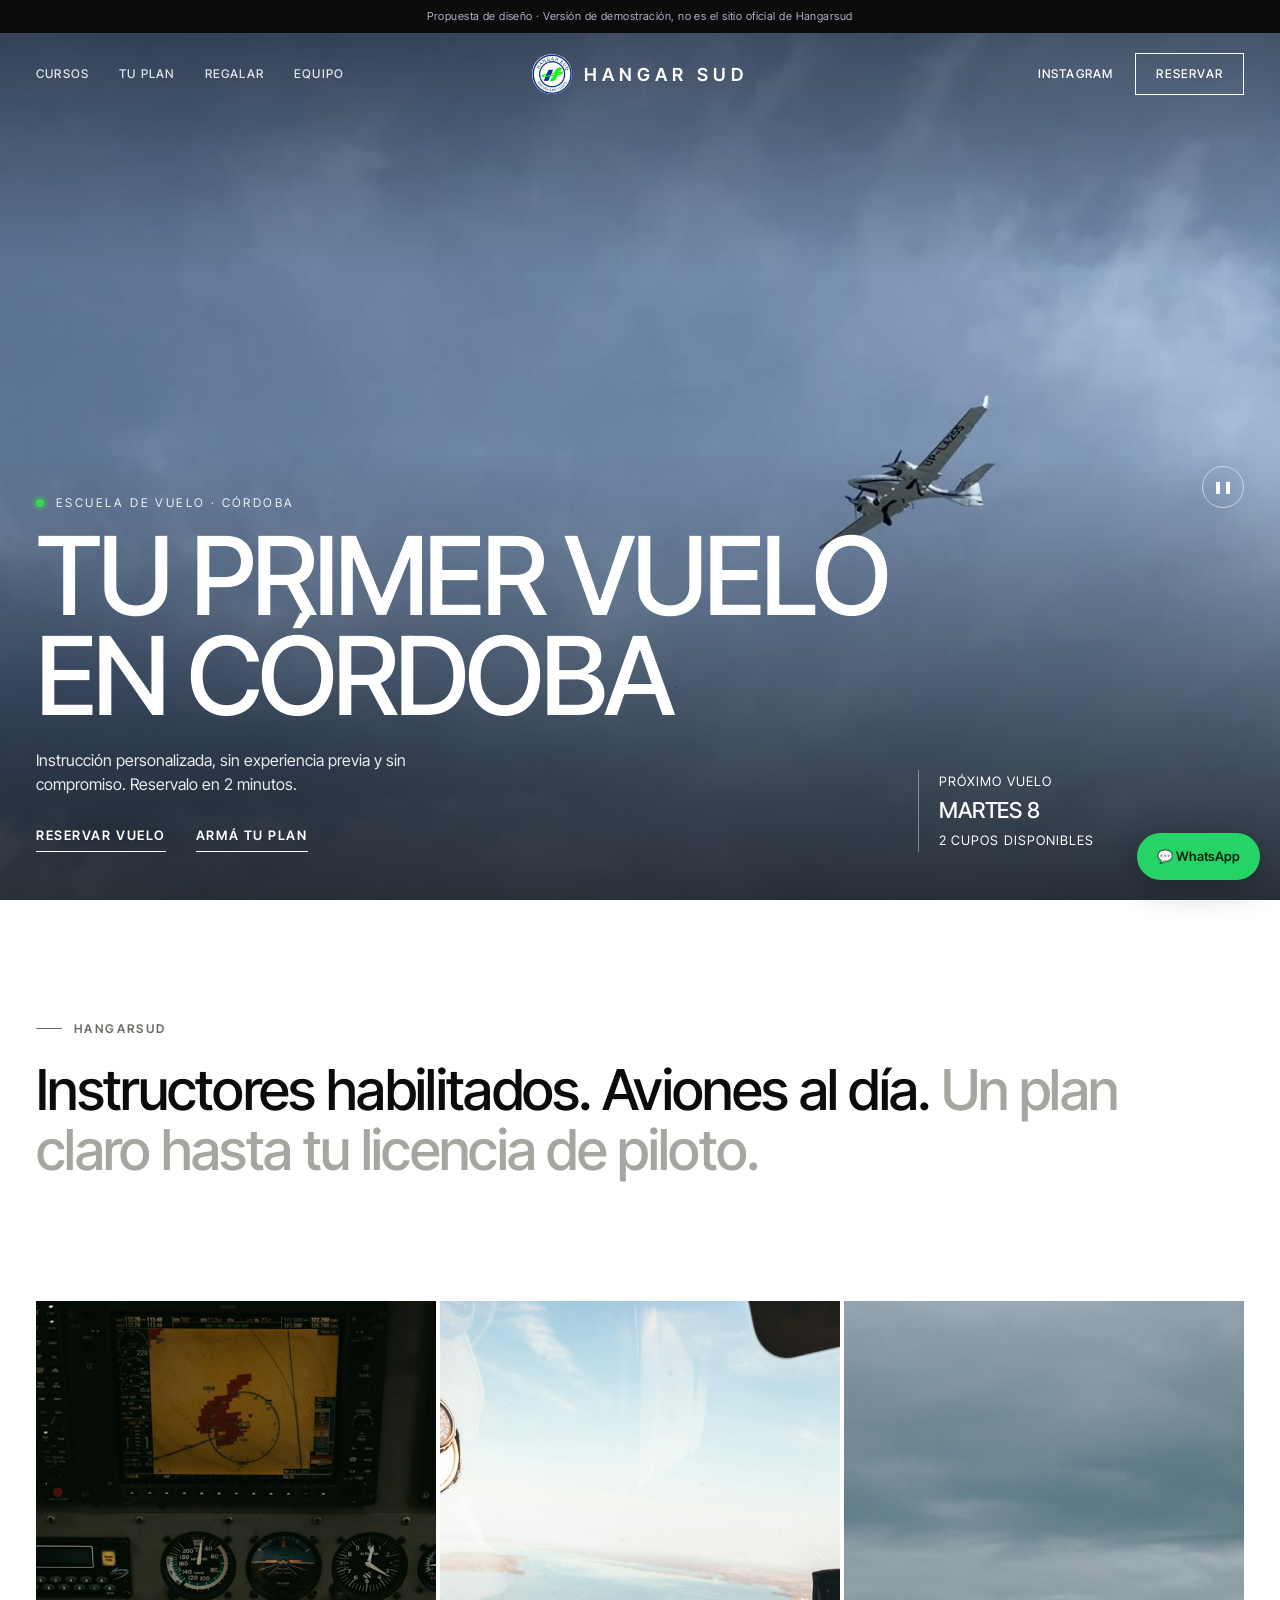
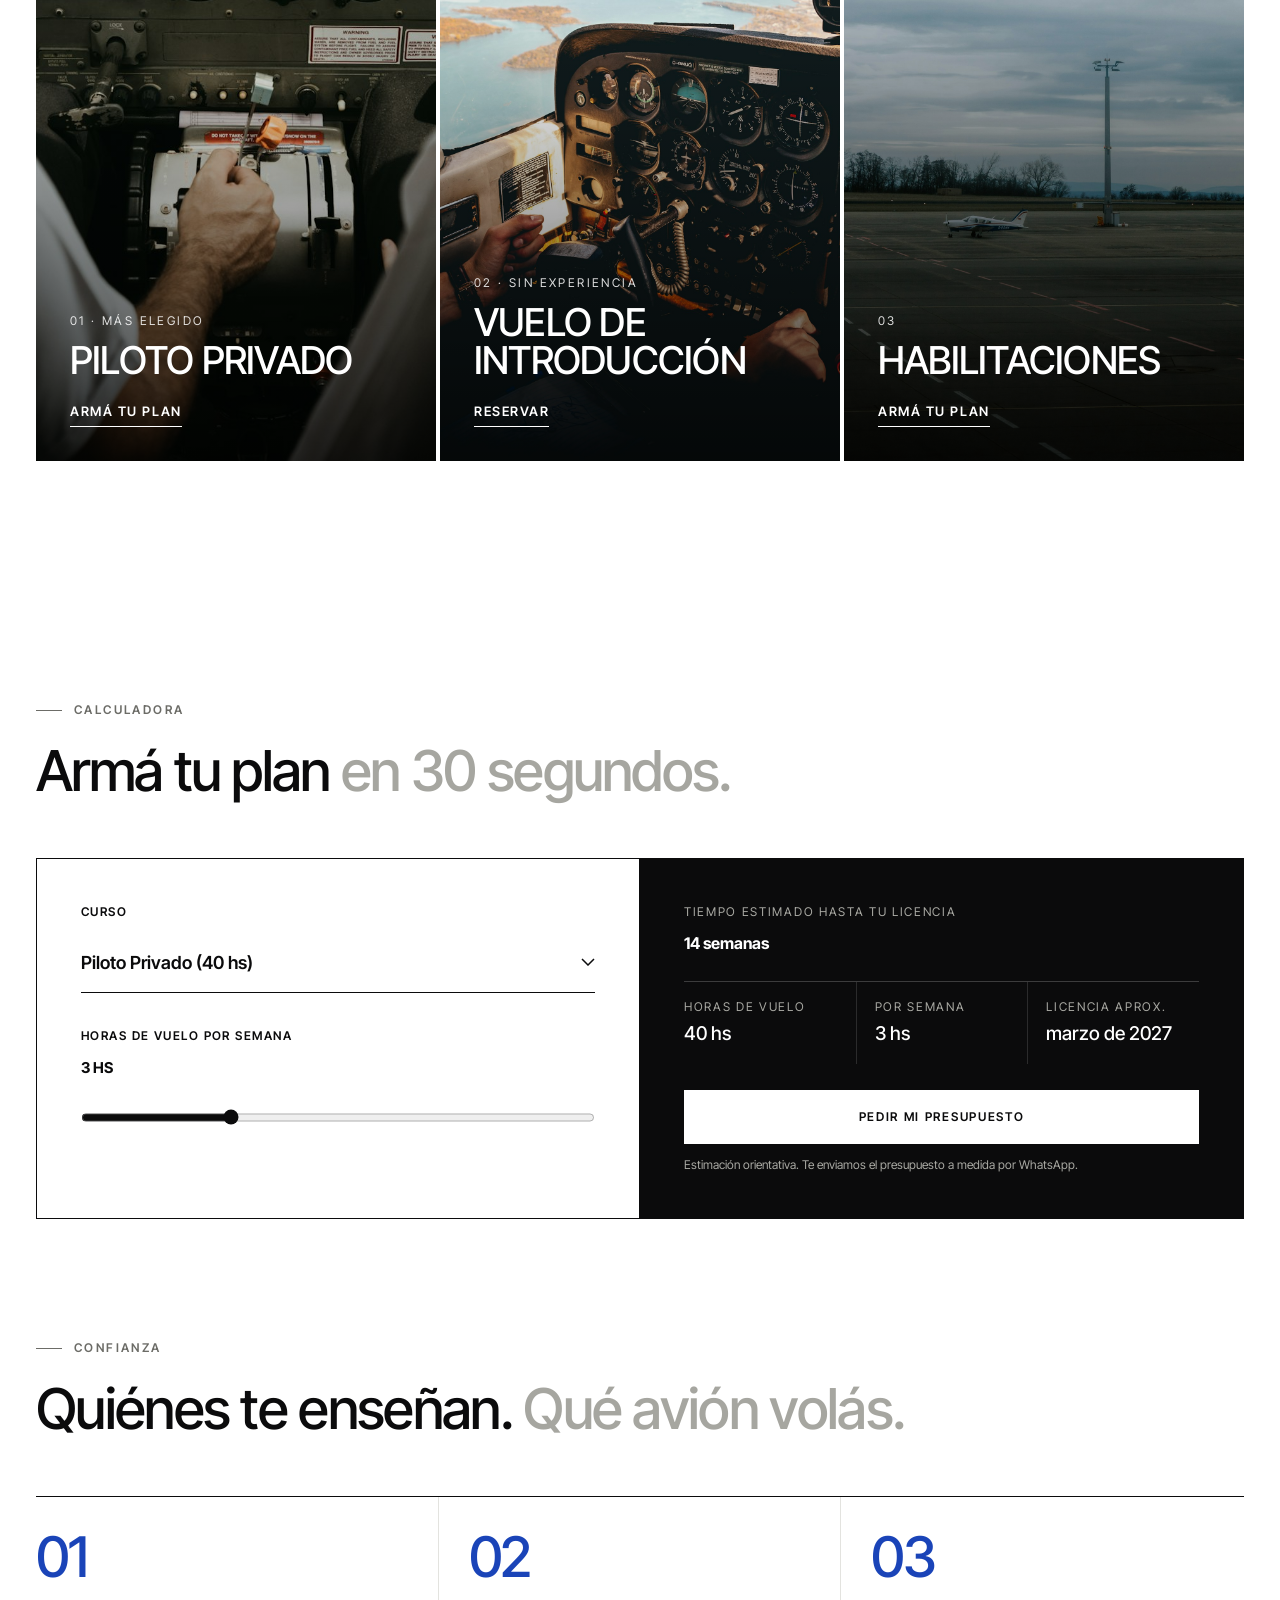
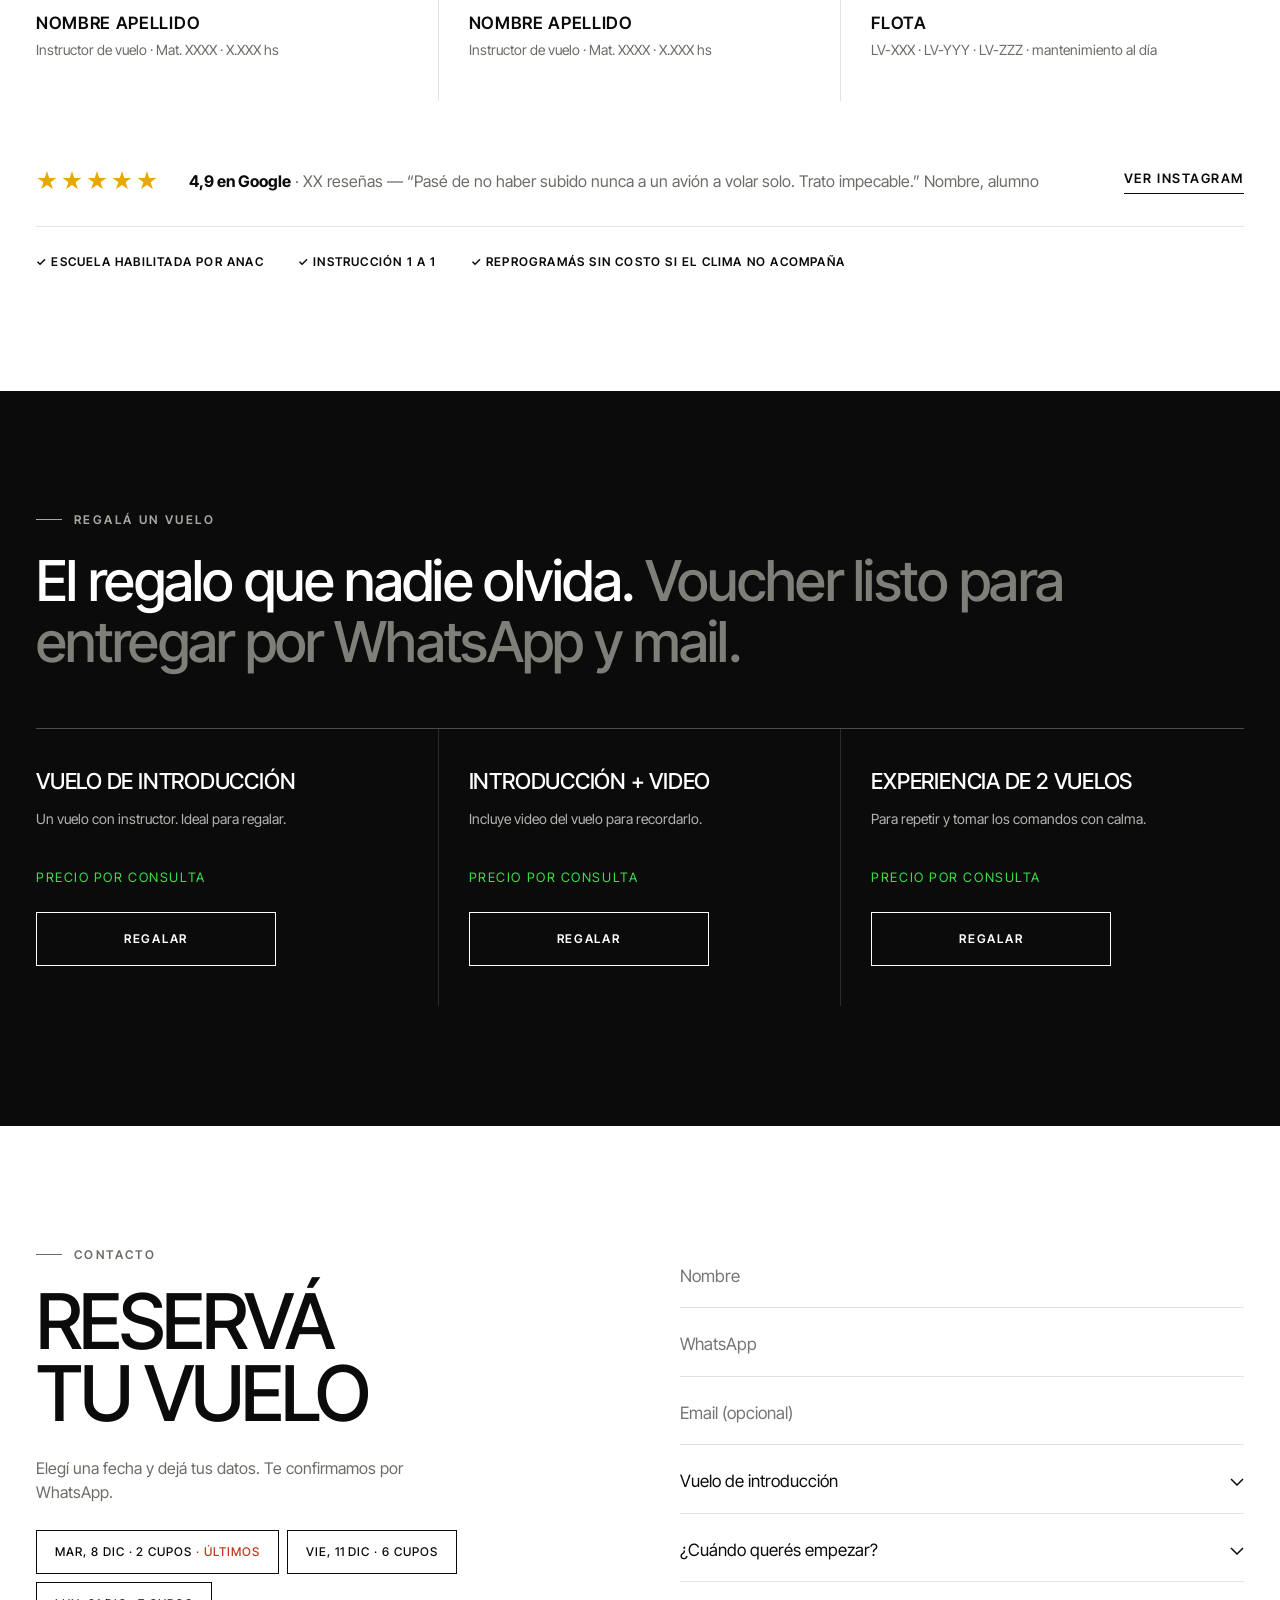
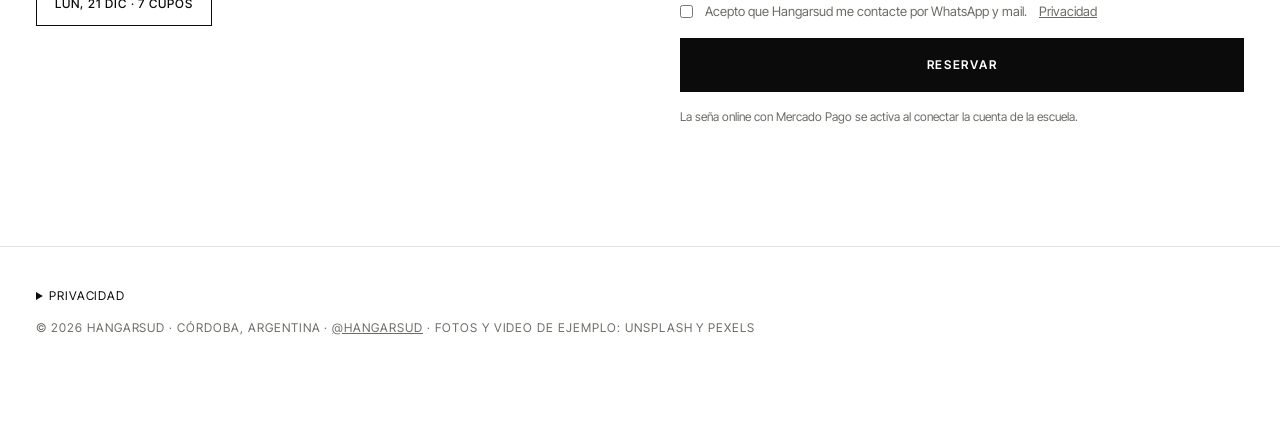
==== commit 7ba67b4f: "Ajustes para móvil: barra, botón de WhatsApp y portada Co-Authored-By: Claude Sonnet 5.5 <noreply@an" ====
--- a/index.html
+++ b/index.html
@@ -111,6 +111,7 @@
 $('y').textContent=new Date().getFullYear();
 $('wa').href=`https://wa.me/${CFG.wa}?text=${encodeURIComponent('Hola Hangarsud! Quiero info sobre cursos de piloto.')}`;
 
+const setDh=()=>document.documentElement.style.setProperty('--dh',document.querySelector('.demo').offsetHeight+'px');setDh();addEventListener('resize',setDh);
 // barra: transparente sobre el video, sólida al bajar
 const bar=$('bar');const onS=()=>bar.classList.toggle('solid',scrollY>window.innerHeight*.8);onS();addEventListener('scroll',onS,{passive:true});
 // video: pausa manual y respeto de "reducir movimiento"
--- a/landing.css
+++ b/landing.css
@@ -123,3 +123,25 @@
 .nextf{margin-right:150px}
 @media(max-width:900px){.nextf{margin-right:0}}
 .out small{display:block;margin-bottom:10px}.oi small{margin-bottom:0}
+
+/* ajustes móvil */
+.bar{top:var(--dh,30px)}
+.hero{height:calc(100svh - var(--dh,30px))}
+.brand{white-space:nowrap}
+@media(max-width:900px){
+ .demo{font-size:10px;padding:6px 10px}
+ .bar .ig{display:none}
+ .brand{font-size:13px;letter-spacing:.16em;gap:10px}.brand img{width:34px;height:34px}
+ .bar .r a.b{padding:9px 14px;font-size:11px}
+ .hero{min-height:560px}
+ .hc h1{font-size:clamp(36px,11.5vw,64px)}
+ .hc p{font-size:15px}
+ .ln{margin-right:20px;font-size:12px}
+ .pp{top:96px;bottom:auto;right:20px}
+ .fab{right:14px;bottom:14px;width:54px;height:54px;padding:0;justify-content:center;font-size:0}
+ .fab::before{content:'💬';font-size:26px}
+ .statement{font-size:clamp(24px,7vw,36px)}
+ .ct h2{font-size:clamp(40px,13vw,64px)}
+ .calc .out>b{font-size:clamp(40px,12vw,64px)}
+ .oi{grid-template-columns:1fr 1fr 1fr}.oi div+div{padding-left:12px}.oi strong{font-size:16px}
+}
